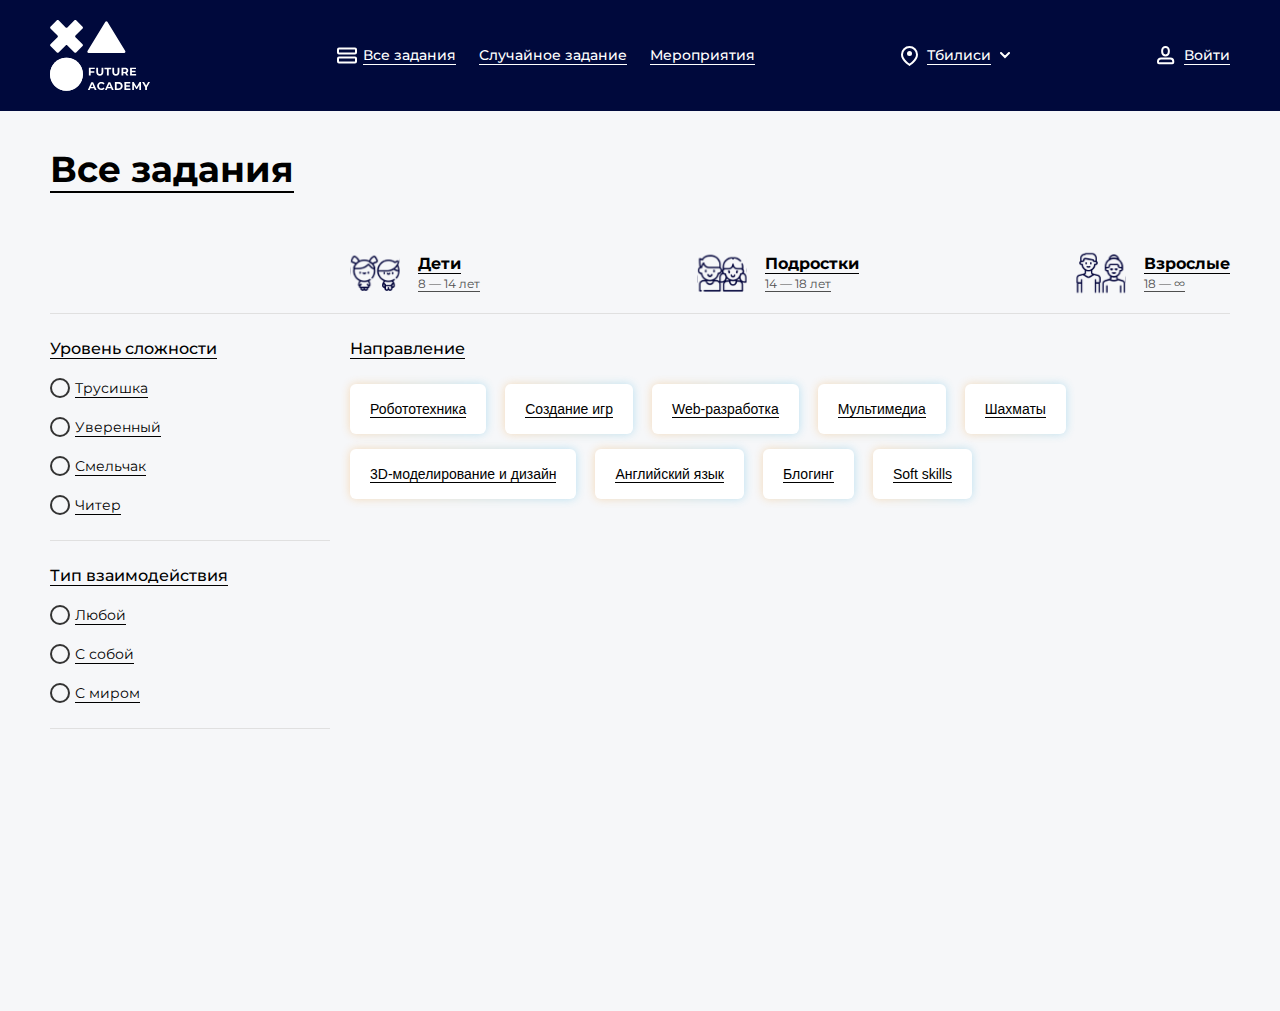
==== index.html @ 33eec4f2 "first commit" ====
<!DOCTYPE>
<html>
    <head>
        <title>Road to home</title>
        <link rel="stylesheet" href="./style.css" />
    </head>
    <body>
        <header class="header">
            <div class="wrapper">
                <div>
                    <a href="#">
                        <img src="./img/logo.svg" />
                    </a>
                </div>
    
                <ul class="header__nav">
                    <li>
                        <img src="./img/nav.svg" />
                        <a href="#" class="header__text">Все задания</a>
                    </li>
                    <li>
                        <a href="#" class="header__text">Случайное задание</a>
                    </li>
                    <li>
                        <a href="#" class="header__text">Мероприятия</a>
                    </li>
                </ul>
    
                <div class="header__city">
                    <img src="./img/pin.svg" />
                    <span class="header__text">Тбилиси</span>    
                    <img src="./img/arrow.svg" class="header__city-arrow" />
                    <div class="header__city-list">
                        <label>
                            <input type="radio" name="city" value="1" />
                            <span class="header__city-list-name">Батуми</span>
                        </label>
                        <label>
                            <input type="radio" name="city" value="2" />
                            <span class="header__city-list-name">Санкт-Петербург</span>
                        </label>
                        </label>
                        <label>
                            <input type="radio" name="city" value="3" />
                            <span class="header__city-list-name">Парыж</span>
                        </label>
                    </div>
                </div>
    
                <div class="header__entrance">
                    <img src="./img/profile.svg" />
                    <a href="#" class="header__text">Войти</a>
                </div>
            </div>
        </header>

        <div class="content">
            <div class="wrapper">
                <div class="content__header">
                    <div class="content__header-title">
                        <div class="content__header-title-text">Все задания</div>
                    </div>
                    <div class="tabs">
                        <div class="tabs__tab tab">
                            <img src="./img/tab-1.svg" />
                            <div>
                                <div class="tab__title">Дети</div>
                                <div class="tab__subtitle">8 — 14 лет</div>
                            </div>
                        </div>
    
                        <div class="tabs__tab tab">
                            <img src="./img/tab-2.svg" />
                            <div>
                                <div class="tab__title">Подростки</div>
                                <div class="tab__subtitle">14 — 18 лет</div>
                            </div>
                        </div>
    
                        <div class="tabs__tab tab">
                            <img src="./img/tab-3.svg" />
                            <div>
                                <div class="tab__title">Взрослые</div>
                                <div class="tab__subtitle">18 — ∞</div>
                            </div>
                        </div>
                    </div>
                </div>

                <div class="content__body">
                    <div class="filters">
                        <div class="filter">
                            <div class="filter__title">Уровень сложности</div>
                            <div class="filter__options">
                                <label>
                                    <input type="radio" name="level" value="1" />
                                    <span>Трусишка</span>
                                </label>
                                <label>
                                    <input type="radio" name="level" value="2" />
                                    <span>Уверенный</span>
                                </label>
                                <label>
                                    <input type="radio" name="level" value="3" />
                                    <span>Смельчак</span>
                                </label>
                                <label>
                                    <input type="radio" name="level" value="4" />
                                    <span>Читер</span>
                                </label>
                            </div>
                        </div>

                        <div class="filter">
                            <div class="filter__title">Тип взаимодействия</div>
                            <div class="filter__options">
                                <label>
                                    <input type="radio" name="interaction" value="1" />
                                    <span>Любой</span>
                                </label>
                                <label>
                                    <input type="radio" name="interaction" value="2" />
                                    <span>С собой</span>
                                </label>
                                <label>
                                    <input type="radio" name="interaction" value="3" />
                                    <span>С миром</span>
                                </label>
                            </div>
                        </div>
                    </div>
                    <div class="content__right">
                        <div class="content__right-title">Направление</div>
                        <div class="tags">
                            <div class="tag">
                                <button class="tag__btn"><span>Робототехника</span></button>
                                <div class="tag__gradient"></div>
                            </div>

                            <div class="tag">
                                <button class="tag__btn"><span>Создание игр</span></button>
                                <div class="tag__gradient"></div>
                            </div>

                            <div class="tag">
                                <button class="tag__btn"><span>Web-разработка</span></button>
                                <div class="tag__gradient"></div>
                            </div>

                            <div class="tag">
                                <button class="tag__btn"><span>Мультимедиа</span></button>
                                <div class="tag__gradient"></div>
                            </div>

                            <div class="tag">
                                <button class="tag__btn"><span>Шахматы</span></button>
                                <div class="tag__gradient"></div>
                            </div>

                            <div class="tag">
                                <button class="tag__btn"><span>3D-моделирование и дизайн</span></button>
                                <div class="tag__gradient"></div>
                            </div>

                            <div class="tag">
                                <button class="tag__btn"><span>Английский язык</span></button>
                                <div class="tag__gradient"></div>
                            </div>

                            <div class="tag">
                                <button class="tag__btn"><span>Блогинг</span></button>
                                <div class="tag__gradient"></div>
                            </div>

                            <div class="tag">
                                <button class="tag__btn"><span>Soft skills</span></button>
                                <div class="tag__gradient"></div>
                            </div>
                        </div>
                    </div>
                </div>
            </div>
        </div>
    </body>
</html>
---- style.css ----
@font-face {
    font-family: "Montserrat";
    font-style: normal;
    font-weight: 700;
    src: url(./fonts/Montserrat-Bold.ttf);
}

@font-face {
    font-family: "Montserrat";
    font-style: normal;
    font-weight: 500;
    src: url(./fonts/Montserrat-Medium.ttf);
}


@font-face {
    font-family: "Montserrat";
    font-style: normal;
    font-weight: 400;
    src: url(./fonts/Montserrat-Regular.ttf);
}

body {
    margin: 0;
    font-family: "Montserrat";
    color: #fff;
}

*, * > *, *::after, *::before  {
    box-sizing: border-box;
}

.wrapper {
    max-width: 1180px;
    margin: 0 auto;
}

.header {
    background-color: #00093C;
}

.header .wrapper {
    padding-block: 20px;
    display: flex;
    align-items: stretch;
    justify-content: space-between;
}

.header__nav {
    display: flex;
    list-style-type: none;
    margin: 0;
}

.header__nav li {
    display: flex;
    align-items: center;
    margin-right: 23px;
    position: relative;
    height: 100%;
}

.header__nav li:last-child {
    margin-right: 0;
}

.header__nav li img {
    margin-right: 6px;
}

.header__nav li::after{
    content: "";
    width: 100%;
    height: 4px;
    position: absolute;
    bottom: -20px;
    background: linear-gradient(45deg, #F7941D, #27AAE1);
    opacity: 0;
    transition: 0.3s;
}

.header__nav li:hover::after {
    opacity: 1;
}


.header__city, .header__entrance{
    display: flex;
    align-items: center;
    gap: 9px;
    cursor: pointer;
}

.header__text {
    color: #fff;
    text-decoration: none;
    border-bottom: 1px solid #fff;
    font-size: 14px;
    font-weight: 500;
}

.header__city {
    position: relative;
}
.header__city:hover .header__city-list {
    opacity: 1;
    display: block;
}

.header__city-arrow {
    transition: 0.3s;
}

.header__city:hover .header__city-arrow {
    transform: rotate(180deg);
}

.header__city-list {
    position: absolute;
    background-color: #F6F7F9;
    box-shadow: 0px 4px 16px rgba(0, 0, 0, 0.6);
    border-radius: 10px;
    top: 70px;
    color: #333333;
    width: 226px;
    padding: 20px;
    display: block;
    display: none;
    opacity: 0;
}

.header__city-list label {
    display: block;
    white-space: nowrap;
    margin-bottom: 20px;
    font-weight: 500;
    font-size: 14px;
    display: flex;
    align-items: center;
    cursor: pointer;
    position: relative;
}

.header__city-list label:last-child {
    margin-bottom: 0;
}

.header__city-list input {
    display: none;
}

.header__city-list-name {
    display: flex;
    align-items: center;
}

.header__city-list .header__city-list-name {
    position: relative;
}

.header__city-list .header__city-list-name:before {
    content: "";
    width: 20px;
    height: 20px;
    border: 2px solid #333333;
    border-radius: 50%;
    display: inline-block;
    margin-right: 10px;
}

.header__city-list .header__city-list-name:after {
    content: "";
    width: 10px;
    height: 10px;
    border-radius: 50%;
    background-color: #333333;
    position: absolute;
    left: 5px;
    opacity: 0;
}

.header__city-list input:checked ~ span::after {
    opacity: 1;
}

.content {
    background-color: #F6F7F9;
    min-height: 100%;
}

.content__header{
    display: flex;
    width: 100%;
    padding-top: 36px;
    border-bottom: 1px solid #E0E0E0;
}

.content__header-title {
    display: inline-block;
    color: #000;
    font-size: 36px;
    font-weight: 700;
    margin-bottom: 120px;
    margin-right: 56px;
}

.content__header-title-text {
    border-bottom: 2px solid #000;
    white-space: nowrap;
}

.tabs {
    display: flex;
    color: #000;
    width: 100%;
    justify-content: space-between;
    margin-top: auto;
    margin-bottom: 15px;
}

.tab {
    display: flex;
    align-items: center;
    position: relative;
    cursor: pointer;
}

.tab img {
    height: 100%;
    margin-right: 18px;
}

.tab__title {
    /* display: inline-block; */
    font-weight: 700;
    font-size: 16px;
    border-bottom: 1px solid #000;
    margin-bottom: 2px;
    width: fit-content;
}

.tab__subtitle {
    /* display: inline-block; */
    font-weight: 400;
    font-size: 12px;
    color: #4F4F4F;
    border-bottom: 1px solid currentColor;
    width: fit-content;
}

.tab::after{
    content: "";
    width: 100%;
    height: 4px;
    position: absolute;
    bottom: -15px;
    background: linear-gradient(45deg, #F7941D, #27AAE1);
    opacity: 0;
    transition: 0.3s;
}

.tab:hover::after {
    opacity: 1;
}

.content__body {
    display: flex;
}

.filters {
    min-width: 280px;
    margin-right: 20px;
}

.filter {
    margin-top: 25px;
    padding-bottom: 25px;
    color: #000;
    border-bottom: 1px solid #E0E0E0;

}

.filter__title {
    display: inline-block;
    font-weight: 500;
    font-size: 16px;
    border-bottom: 1px solid #000;
    margin-bottom: 20px;
}

.filter__options label {
    display: block;
    margin-bottom: 20px;
    font-weight: 400;
    font-size: 14px;
    cursor: pointer;
}

.filter__options label:last-child {
    margin-bottom: 0;
}

.filter__options label input {
    display: none;
}

.filter__options span {
    border-bottom: 1px solid #000;
    position: relative;
    margin-left: 25px;
    display: flex;
    width: fit-content;
    align-items: center;
}

.filter__options input:checked ~ span {
    font-weight: 500;
}
.filter__options span::before {
    content: "";
    width: 20px;
    height: 20px;
    border-radius: 50%;
    border: 2px solid #333333;
    display: block;
    position: absolute;
    left: -25px;
}

.filter__options span::after {
    content: "";
    width: 10px;
    height: 10px;
    background: linear-gradient(45deg, #F7941D, #27AAE1);
    display: block;
    border-radius: 50%;
    position: absolute;
    left: -20px;
    opacity: 0;
}

.filter__options label input:checked ~ span::before {
    border: 2px solid #F7941D;
}

.filter__options label input:checked ~ span::after {
    opacity: 1;
}

.content__right {
    margin-top: 25px;
}

.content__right-title {
    font-size: 16px;
    font-weight: 500;
    width: fit-content;
    color: #000;
    border-bottom: 1px solid #000;
}

.tags {
    margin-top: 25px;
}

.tag {
    height: 50px;
    margin: 0 15px 15px 0;
    position: relative;
    display: inline-block;
    z-index: 1;
}

.tag__btn {
    height: 100%;
    width: 100%;
    padding-inline: 20px;
    border: none;
    background-color: #fff;
    border-radius: 6px;
    cursor: pointer;
    font-size: 14px;
    font-weight: 500;
}

.tag__btn span {
    border-bottom: 1px solid #000;
}

.tag__gradient {
    background: linear-gradient(90deg, #F7941D 0%, #27AAE1 100%);
    opacity: 0.3;
    filter: blur(5px);
    position: absolute;
    width: 100%;
    height: 100%;
    left: 0;
    top: 0;
    z-index: -1;
    border-radius: 6px;
    transition: 0.3s;
}

.tag:hover .tag__gradient {
    background: linear-gradient(90deg, #F7941D 0%, #27AAE1 100%);
    opacity: 0.8;
    filter: blur(20px);
    border-radius: 6px;
}

.tag:last-child {
    margin-right: 0;
}
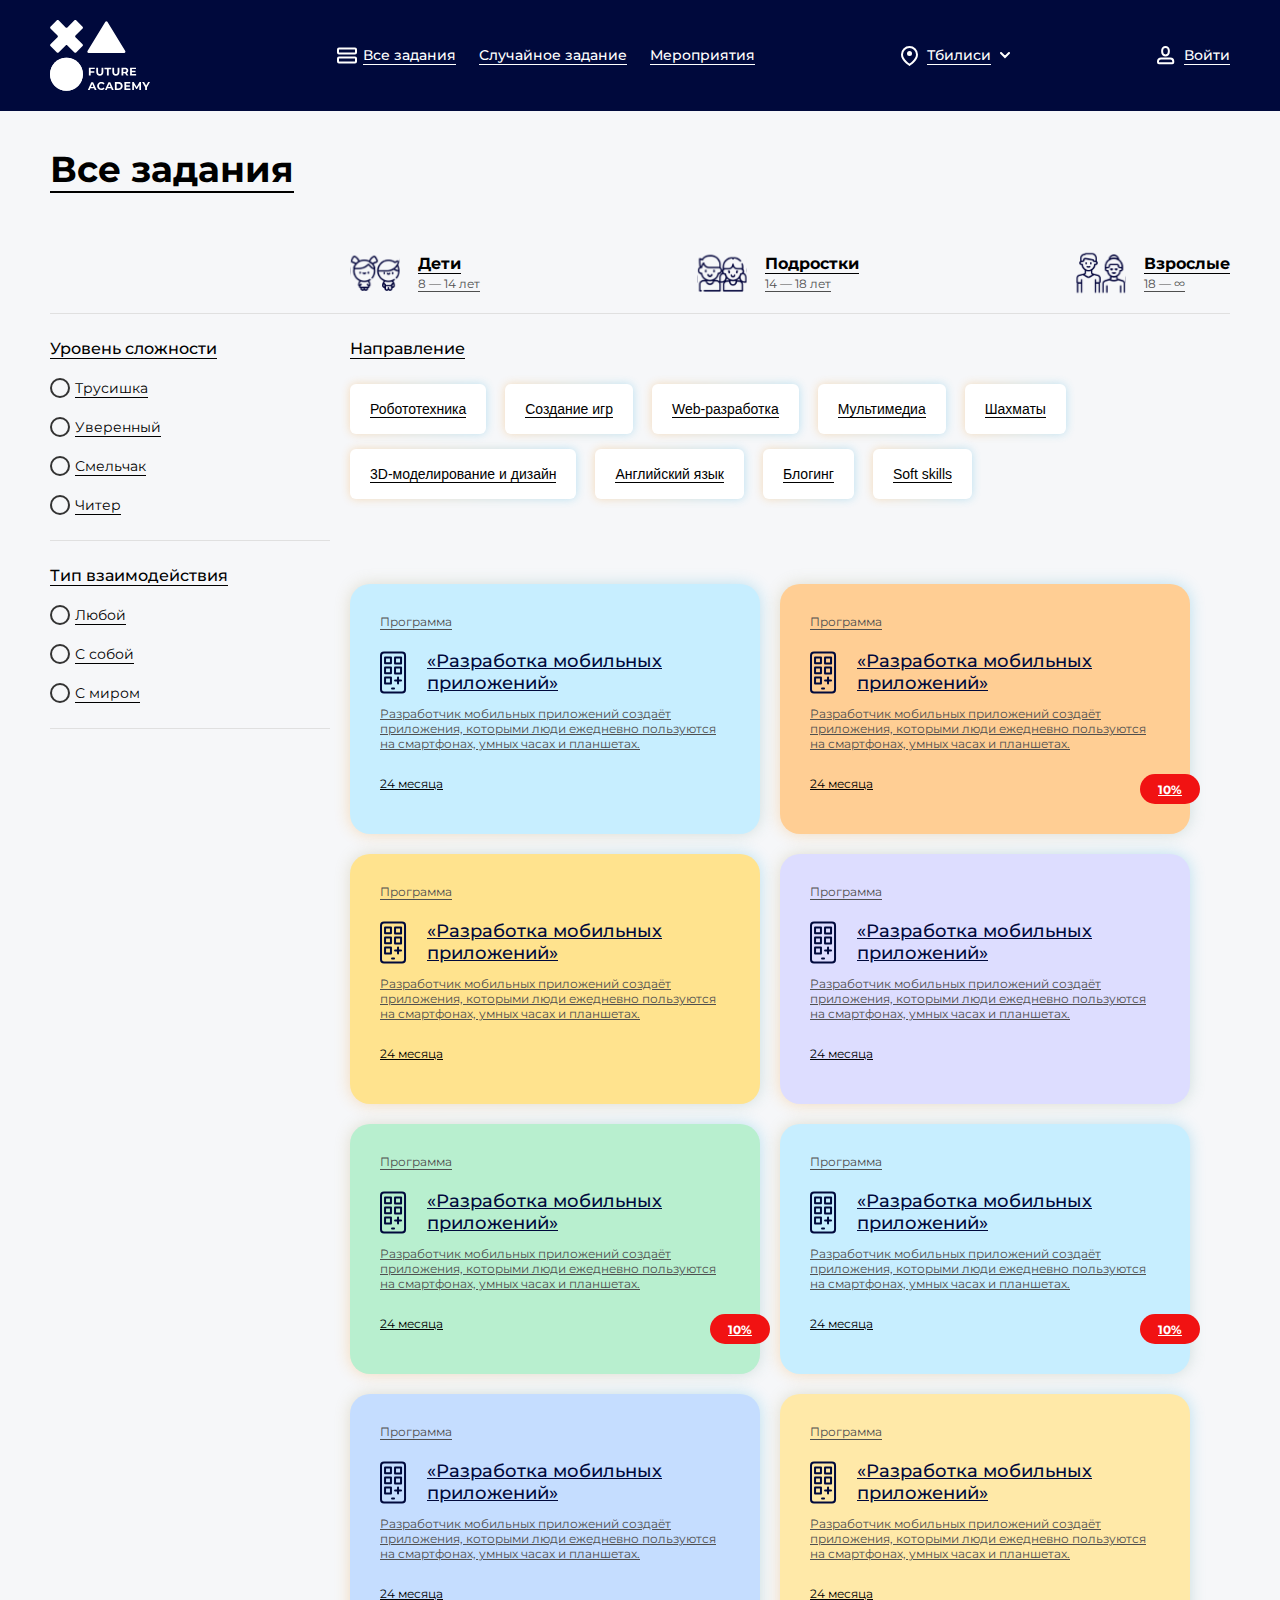
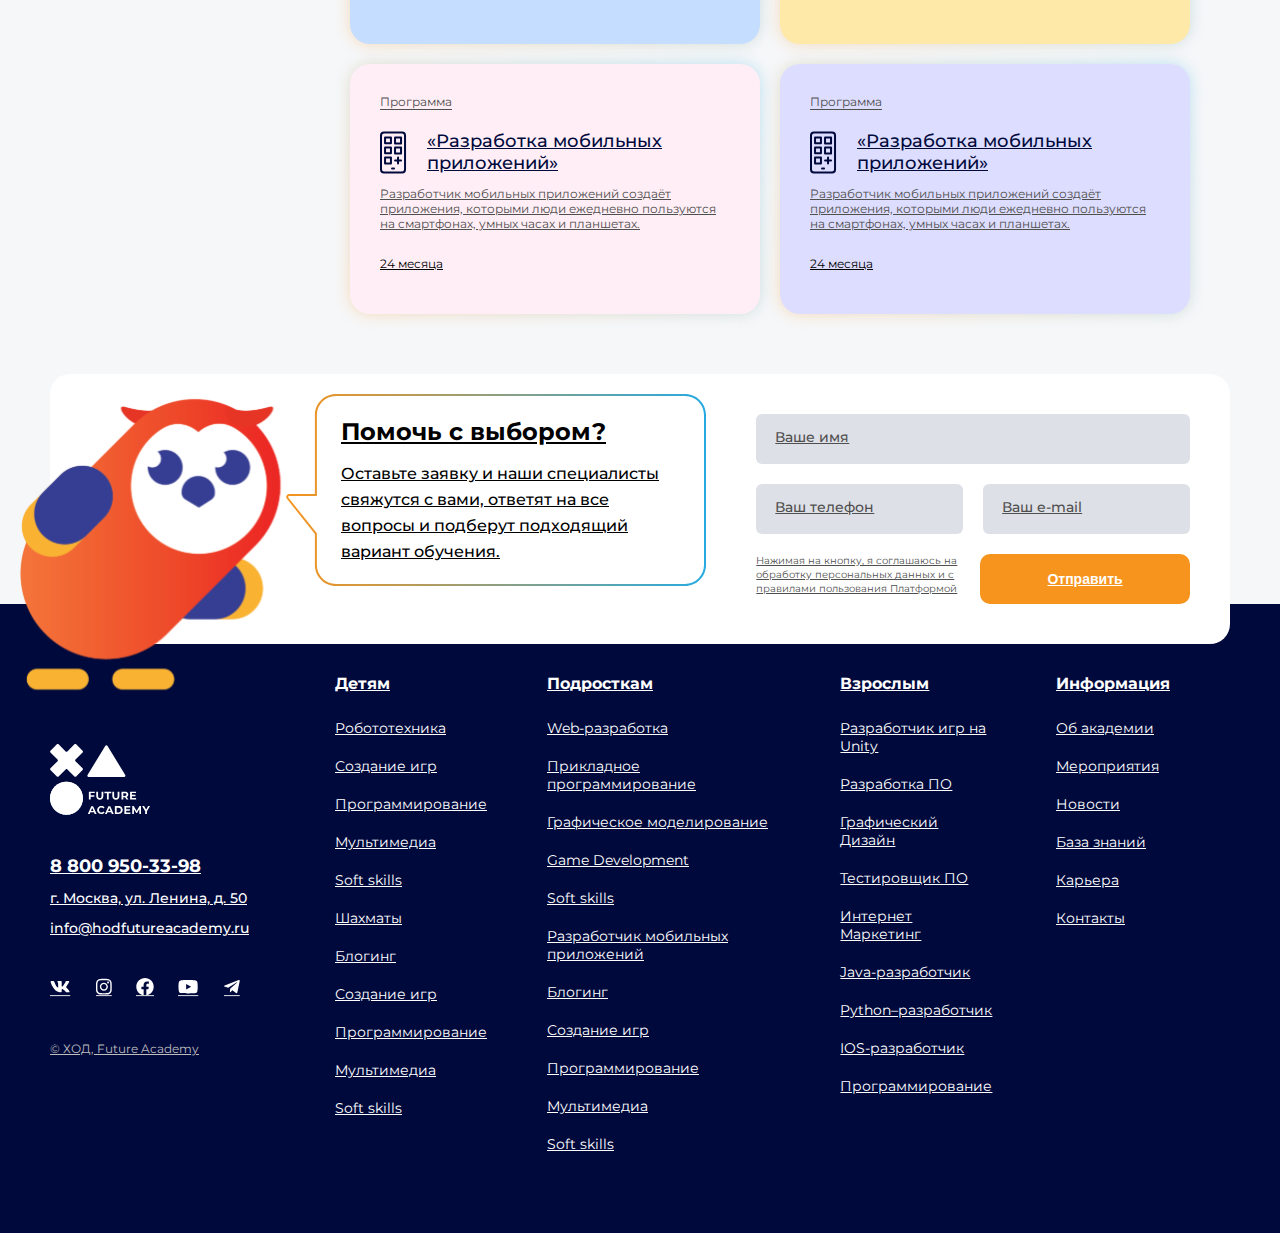
==== commit 26c207e8: "asd" ====
--- a/index.html
+++ b/index.html
@@ -131,6 +131,7 @@
                     </div>
                     <div class="content__right">
                         <div class="content__right-title">Направление</div>
+                        
                         <div class="tags">
                             <div class="tag">
                                 <button class="tag__btn"><span>Робототехника</span></button>
@@ -177,9 +178,280 @@
                                 <div class="tag__gradient"></div>
                             </div>
                         </div>
-                    </div>
+
+                        <div class="cards">
+                            <div class="card">
+                                <div class="card__content card--color-1">
+                                    <div class="card__programm">Программа</div>
+                                    <div class="card__title">
+                                        <img src="./img/programm.svg" />
+                                        <span>«Разработка мобильных приложений»</span>
+                                    </div>
+                                    <div class="card__subtitle">Разработчик мобильных приложений создаёт приложения, которыми люди ежедневно пользуются на смартфонах, умных часах и планшетах.</div>
+                                    <div class="card__duration">24 месяца</div>
+                                </div>
+                                <div class="card__bg"></div>
+                            </div>
+
+                            <div class="card card--with-discount">
+                                <div class="card__content card--color-2">
+                                    <div class="card__programm">Программа</div>
+                                    <div class="card__title">
+                                        <img src="./img/programm.svg" />
+                                        <span>«Разработка мобильных приложений»</span>
+                                    </div>
+                                    <div class="card__subtitle">Разработчик мобильных приложений создаёт приложения, которыми люди ежедневно пользуются на смартфонах, умных часах и планшетах.</div>
+                                    <div class="card__duration">24 месяца</div>
+                                </div>
+                                <div class="card__bg"></div>
+                            </div>
+
+                            <div class="card">
+                                <div class="card__content card--color-3">
+                                    <div class="card__programm">Программа</div>
+                                    <div class="card__title">
+                                        <img src="./img/programm.svg" />
+                                        <span>«Разработка мобильных приложений»</span>
+                                    </div>
+                                    <div class="card__subtitle">Разработчик мобильных приложений создаёт приложения, которыми люди ежедневно пользуются на смартфонах, умных часах и планшетах.</div>
+                                    <div class="card__duration">24 месяца</div>
+                                </div>
+                                <div class="card__bg"></div>
+                            </div>
+
+                            <div class="card">
+                                <div class="card__content card--color-4">
+                                    <div class="card__programm">Программа</div>
+                                    <div class="card__title">
+                                        <img src="./img/programm.svg" />
+                                        <span>«Разработка мобильных приложений»</span>
+                                    </div>
+                                    <div class="card__subtitle">Разработчик мобильных приложений создаёт приложения, которыми люди ежедневно пользуются на смартфонах, умных часах и планшетах.</div>
+                                    <div class="card__duration">24 месяца</div>
+                                </div>
+                                <div class="card__bg"></div>
+                            </div>
+
+                            <div class="card card--with-discount">
+                                <div class="card__content card--color-5">
+                                    <div class="card__programm">Программа</div>
+                                    <div class="card__title">
+                                        <img src="./img/programm.svg" />
+                                        <span>«Разработка мобильных приложений»</span>
+                                    </div>
+                                    <div class="card__subtitle">Разработчик мобильных приложений создаёт приложения, которыми люди ежедневно пользуются на смартфонах, умных часах и планшетах.</div>
+                                    <div class="card__duration">24 месяца</div>
+                                </div>
+                                <div class="card__bg"></div>
+                            </div>
+
+                            <div class="card card--with-discount">
+                                <div class="card__content card--color-6">
+                                    <div class="card__programm">Программа</div>
+                                    <div class="card__title">
+                                        <img src="./img/programm.svg" />
+                                        <span>«Разработка мобильных приложений»</span>
+                                    </div>
+                                    <div class="card__subtitle">Разработчик мобильных приложений создаёт приложения, которыми люди ежедневно пользуются на смартфонах, умных часах и планшетах.</div>
+                                    <div class="card__duration">24 месяца</div>
+                                </div>
+                                <div class="card__bg"></div>
+                            </div>
+
+                            <div class="card">
+                                <div class="card__content card--color-7">
+                                    <div class="card__programm">Программа</div>
+                                    <div class="card__title">
+                                        <img src="./img/programm.svg" />
+                                        <span>«Разработка мобильных приложений»</span>
+                                    </div>
+                                    <div class="card__subtitle">Разработчик мобильных приложений создаёт приложения, которыми люди ежедневно пользуются на смартфонах, умных часах и планшетах.</div>
+                                    <div class="card__duration">24 месяца</div>
+                                </div>
+                                <div class="card__bg"></div>
+                            </div>
+
+                            <div class="card">
+                                <div class="card__content card--color-8">
+                                    <div class="card__programm">Программа</div>
+                                    <div class="card__title">
+                                        <img src="./img/programm.svg" />
+                                        <span>«Разработка мобильных приложений»</span>
+                                    </div>
+                                    <div class="card__subtitle">Разработчик мобильных приложений создаёт приложения, которыми люди ежедневно пользуются на смартфонах, умных часах и планшетах.</div>
+                                    <div class="card__duration">24 месяца</div>
+                                </div>
+                                <div class="card__bg"></div>
+                            </div>
+
+                            <div class="card">
+                                <div class="card__content card--color-9">
+                                    <div class="card__programm">Программа</div>
+                                    <div class="card__title">
+                                        <img src="./img/programm.svg" />
+                                        <span>«Разработка мобильных приложений»</span>
+                                    </div>
+                                    <div class="card__subtitle">Разработчик мобильных приложений создаёт приложения, которыми люди ежедневно пользуются на смартфонах, умных часах и планшетах.</div>
+                                    <div class="card__duration">24 месяца</div>
+                                </div>
+                                <div class="card__bg"></div>
+                            </div>
+
+                            <div class="card">
+                                <div class="card__content card--color-4">
+                                    <div class="card__programm">Программа</div>
+                                    <div class="card__title">
+                                        <img src="./img/programm.svg" />
+                                        <span>«Разработка мобильных приложений»</span>
+                                    </div>
+                                    <div class="card__subtitle">Разработчик мобильных приложений создаёт приложения, которыми люди ежедневно пользуются на смартфонах, умных часах и планшетах.</div>
+                                    <div class="card__duration">24 месяца</div>
+                                </div>
+                                <div class="card__bg"></div>
+                            </div>
+                        </div>
+                    </div>
+                </div>
+
+                <div class="request">
+                    <div class="request__owl">
+                        <img src="./img/owl.svg" class="request__owl-img" />
+                        <div class="request__frame">
+                            <div class="request__frame-text">
+                                <div class="request__frame-title">Помочь с выбором?</div>
+                                <div class="request__frame-subtitle">Оставьте заявку и наши специалисты свяжутся с вами, ответят на все вопросы и подберут подходящий вариант обучения.</div>
+                            </div>
+                            <img src="./img/frame.svg" class="request__owl-frame" />
+                        </div>
+                    </div>
+                    <form class="form">
+                        <div class="form__input">
+                            <input class="input" placeholder=" "/>
+                            <div class="placeholder">Ваше имя</div>
+                        </div>
+
+                        <div class="form__row">
+                            <div class="form__input">
+                                <input class="input" type="tel" placeholder=" "/>
+                                <div class="placeholder">Ваш телефон</div>
+                            </div>
+                            <div class="form__input">
+                                <input type="email" class="input" placeholder=" "/>
+                                <div class="placeholder">Ваш e-mail</div>
+                            </div>
+                        </div>
+
+                        <div class="form__footer">
+                            <div class="form__agree">
+                                Нажимая на кнопку, я соглашаюсь на обработку персональных данных и с правилами пользования Платформой
+                            </div>
+                            <input type="submit" value="Отправить" class="form__submit" />
+                        </div>
+                    </form>
+                    <!-- <div class="request__bg"></div> -->
                 </div>
             </div>
         </div>
+
+        <footer class="footer">
+            <div class="wrapper">
+                <div class="footer__first-column">
+                    <div>
+                        <a href="#">
+                            <img src="./img/logo.svg" />
+                        </a>
+                    </div>
+                    
+                    <div class="footer__contacts">
+                        <a href="tel:88009503398" class="footer__phone">8 800 950-33-98</a>
+                        <div class="footer__address">г. Москва, ул. Ленина, д. 50</div>
+                        <a class="footer__email" href="mailto:info@hodfutureacademy.ru">info@hodfutureacademy.ru</a>
+                    </div>
+    
+                    <div class="footer__soc">
+                        <a href="#">
+                            <img src="./img/vk.svg" />
+                        </a>
+                        <a href="#">
+                            <img src="./img/insta.svg" />
+                        </a>
+                        <a href="#">
+                            <img src="./img/facebook.svg" />
+                        </a>
+                        <a href="#">
+                            <img src="./img/youtube.svg" />
+                        </a>
+                        <a href="#">
+                            <img src="./img/tg.svg" />
+                        </a>
+                    </div>
+    
+                    <div class="footer__copywright">
+                        © ХОД, Future Academy
+                    </div>
+                </div>
+
+                <div class="footer__column">
+                    <div class="footer__column-title">Детям</div>
+                    <div class="footer__column-menu">
+                        <a href="#">Робототехника</a>
+                        <a href="#">Создание игр</a>
+                        <a href="#">Программирование</a>
+                        <a href="#">Мультимедиа</a>
+                        <a href="#">Soft skills</a>
+                        <a href="#">Шахматы</a>
+                        <a href="#">Блогинг</a>
+                        <a href="#">Создание игр</a>
+                        <a href="#">Программирование</a>
+                        <a href="#">Мультимедиа</a>
+                        <a href="#">Soft skills</a>
+                    </div>
+                </div>
+
+                <div class="footer__column">
+                    <div class="footer__column-title">Подросткам</div>
+                    <div class="footer__column-menu">
+                        <a href="#">Web-разработка</a>
+                        <a href="#">Прикладное программирование</a>
+                        <a href="#">Графическое моделирование</a>
+                        <a href="#">Game Development</a>
+                        <a href="#">Soft skills</a>
+                        <a href="#">Разработчик мобильных приложений</a>
+                        <a href="#">Блогинг</a>
+                        <a href="#">Создание игр</a>
+                        <a href="#">Программирование</a>
+                        <a href="#">Мультимедиа</a>
+                        <a href="#">Soft skills</a>
+                    </div>
+                </div>
+
+                <div class="footer__column">
+                    <div class="footer__column-title">Взрослым</div>
+                    <div class="footer__column-menu">
+                        <a href="#">Разработчик игр на Unity</a>
+                        <a href="#">Разработка ПО</a>
+                        <a href="#">Графический Дизайн</a>
+                        <a href="#">Тестировщик ПО</a>
+                        <a href="#">Интернет Маркетинг</a>
+                        <a href="#">Java-разработчик</a>
+                        <a href="#">Python–разработчик</a>
+                        <a href="#">IOS-разработчик</a>
+                        <a href="#">Программирование</a>
+                    </div>
+                </div>
+
+                <div class="footer__column">
+                    <div class="footer__column-title">Информация</div>
+                    <div class="footer__column-menu">
+                        <a href="#">Об академии</a>
+                        <a href="#">Мероприятия</a>
+                        <a href="#">Новости</a>
+                        <a href="#">База знаний</a>
+                        <a href="#">Карьера</a>
+                        <a href="#">Контакты</a>
+                    </div>
+                </div>
+            </div>
+        </footer>
     </body>
 </html>--- a/style.css
+++ b/style.css
@@ -361,6 +361,7 @@
 
 .tags {
     margin-top: 25px;
+    margin-bottom: 70px;
 }
 
 .tag {
@@ -410,4 +411,339 @@
 
 .tag:last-child {
     margin-right: 0;
+}
+.cards {
+    display: flex;
+    flex-wrap: wrap;
+    cursor: pointer;
+}
+
+.card {
+    position: relative;
+    width: 410px;
+    height: 250px;
+    z-index: 1;
+    margin: 0 20px 20px 0;
+}
+
+.card__content {
+    width: 100%;
+    height: 100%;
+    padding: 30px;
+    border-radius: 20px;
+}
+
+.card__programm {
+    color: #4F4F4F;
+    font-size: 12px;
+    font-weight: 400;
+    border-bottom: 1px solid currentColor;
+    width: fit-content;
+    margin-bottom: 20px;
+}
+
+.card__title {
+    color: #00093C;
+    font-weight: 500;
+    font-size: 18px;
+    margin-bottom: 12px;
+    display: flex;
+    align-items: center;
+}
+
+.card__title img {
+    margin-right: 20px;
+}
+
+.card__title span {
+    text-decoration: underline;
+}
+
+.card__subtitle {
+    color: #4F4F4F;
+    font-size: 12px;
+    font-weight: 400;
+    width: fit-content;
+    text-decoration: underline;
+    margin-bottom: 25px;
+}
+
+.card__duration {
+    color: #000000;
+    font-size: 12px;
+    font-weight: 400;
+    text-decoration: underline;
+}
+
+.card:hover .card__bg {
+    background: linear-gradient(90deg, #F7941D 0%, #27AAE1 100%);
+    filter: blur(20px);
+    top: 5px;
+    left: 5px;
+}
+
+.card__bg {
+    position: absolute;
+    width: 100%;
+    height: 100%;
+    background: linear-gradient(45deg, #F7941D, #27AAE1);
+    opacity: 0.3;
+    filter: blur(8px);
+    border-radius: 20px;
+    left: 0;
+    top: 0;
+    z-index: -1;
+    transition: .3s;
+}
+
+.card--with-discount::after {
+    content: "10%";
+    background-color: #F11212;
+    color: #fff;
+    text-decoration: underline;
+    border-radius: 20px;
+    width: 60px;
+    height: 30px;
+    display: flex;
+    align-items: center;
+    justify-content: center;
+    position: absolute;
+    right: -10px;
+    bottom: 30px;
+    font-weight: 700;
+    font-size: 12px;
+}
+
+
+
+
+.card--color-1 {
+    background-color: #C7EEFF;
+}
+.card--color-2 {
+    background-color: #FFCE94;
+}
+.card--color-3 {
+    background-color: #FFE38E;
+}
+.card--color-4 {
+    background-color: #DDDDFF;
+}
+.card--color-5 {
+    background-color: #B8EFCF;
+}
+.card--color-6 {
+    background-color: #C7EEFF;
+}
+.card--color-7 {
+    background-color: #C5DDFF;
+}
+.card--color-8 {
+    background-color: #FFE9A8;
+}
+.card--color-9 {
+    background-color: #FFEEF6;
+}
+
+.footer {
+    background-color: #00093C;
+    padding-block: 70px;
+}
+
+.footer .wrapper {
+    display: flex;
+}
+
+.footer__first-column {
+    padding-top: 70px;
+    display: flex;
+    flex-direction: column;
+    gap: 40px;
+    margin-right: 86px;
+}
+
+.footer__phone {
+    font-weight: 700;
+    font-size: 18px;
+    color: #fff;
+}
+
+.footer__address, .footer__email {
+    font-size: 14px;
+    font-weight: 500;
+    color: #fff;
+    text-decoration: underline;
+}
+
+.footer__contacts {
+    display: flex;
+    flex-direction: column;
+    gap: 12px;
+}
+
+.footer__soc a:not(:last-child) {
+    margin-right: 20px;
+    text-decoration: none;
+}
+
+.footer__copywright{
+    color: #BDBDBD;
+    font-size: 12px;
+    font-weight: 400;
+    text-decoration: underline;
+}
+
+.footer__column {
+    margin-right: 60px;
+}
+
+.footer__column-title {
+    font-weight: 700;
+    font-size: 16px;
+    text-decoration: underline;
+    margin-bottom: 16px;
+}
+
+.footer__column-menu a {
+    font-weight: 400;
+    font-size: 14px;
+    display: flex;
+    flex-direction: column;
+    color: #fff;
+    padding-block: 10px;
+}
+
+.request {
+    width: 100%;
+    height: 270px;
+    background-color: #fff;
+    border-radius: 20px;
+    padding: 40px;
+    position: relative;
+    bottom: -40px;
+    z-index: 1;
+    display: flex;
+}
+
+.request__bg {
+    width: 100%;
+    height: 100%;
+    position: absolute;
+    left: 0;
+    top: 0;
+    background: linear-gradient(90deg, #F7941D 0%, #27AAE1 100%);
+    opacity: 0.3;
+    filter: blur(8px);
+    border-radius: 20px;
+    z-index: -1;
+}
+
+.form {
+    width: 440px;
+    margin-left: auto;
+}
+
+.input {
+    background-color: #DEE0E7;
+    border-radius: 6px;
+    border: none;
+    width: 100%;
+    height: 100%;
+    padding-inline: 20px;
+}
+
+.form__input {
+    position: relative;
+    width: 100%;
+    height: 50px;
+}
+
+input:placeholder-shown ~ .placeholder {
+    opacity: 1;
+}
+
+.placeholder {
+    color: #4F4F4F;
+    font-size: 14px;
+    font-weight: 400;
+    text-decoration: underline;
+    position: absolute;
+    left: 19px;
+    top: 14px;
+    font-weight: 500;
+    transition: 0.2s;
+    opacity: 0;
+}
+
+.form__row, .form__footer {
+    display: flex;
+    justify-content: space-between;
+    gap: 20px;
+    margin-top: 20px;
+}
+
+.form__agree {
+    color: #4F4F4F;
+    line-height: 14px;
+    font-size: 10px;
+    text-decoration: underline;
+}
+
+.form__submit {
+    min-width: 210px;
+    height: 50px;
+    background-color: #F7941D;
+    font-size: 14px;
+    font-weight: 700;
+    line-height: 26px;
+    text-decoration: underline;
+    border: none;
+    border-radius: 10px;
+    color: #fff;
+    cursor: pointer;
+}
+
+.request__owl {
+    display: flex;
+    position: relative;
+    left: -80px;
+    bottom: 20px;
+}
+
+.request__frame-text {
+    color: #000;
+    max-width: 400px;
+    padding-left: 55px;
+    padding-top: 23px;
+}
+
+.request__frame-title {
+    margin-bottom: 15px;
+    font-weight: 700;
+    font-size: 24px;
+    text-decoration: underline;
+}
+
+.request__frame-subtitle {
+    font-weight: 500;
+    font-size: 16px;
+    line-height: 26px;
+    text-decoration: underline;
+}
+
+
+.request__frame {
+    position: relative;
+}
+
+.request__owl-frame {
+    position: absolute;
+    left: 0;
+    top: 0;
+    z-index: -1;
+}
+
+.request__owl-img {
+    width: 276px;
+    height: 311px;
 }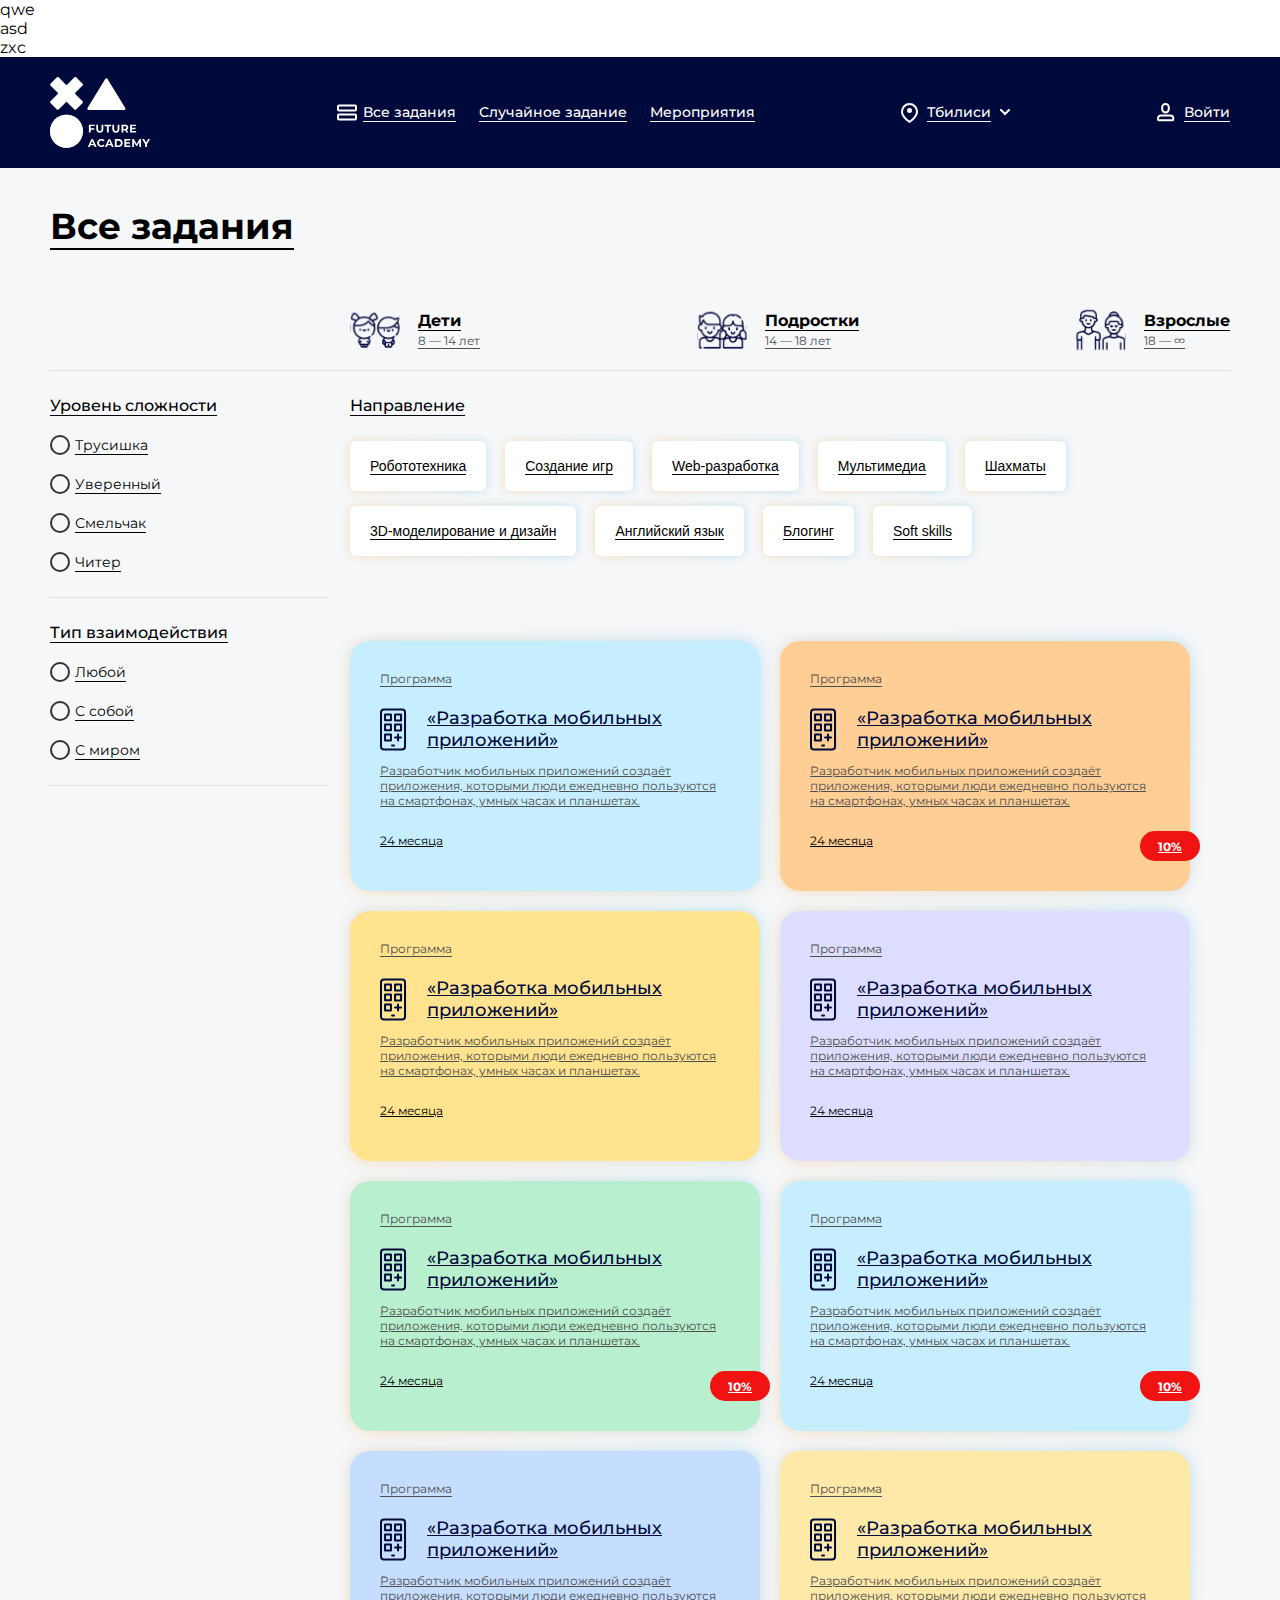
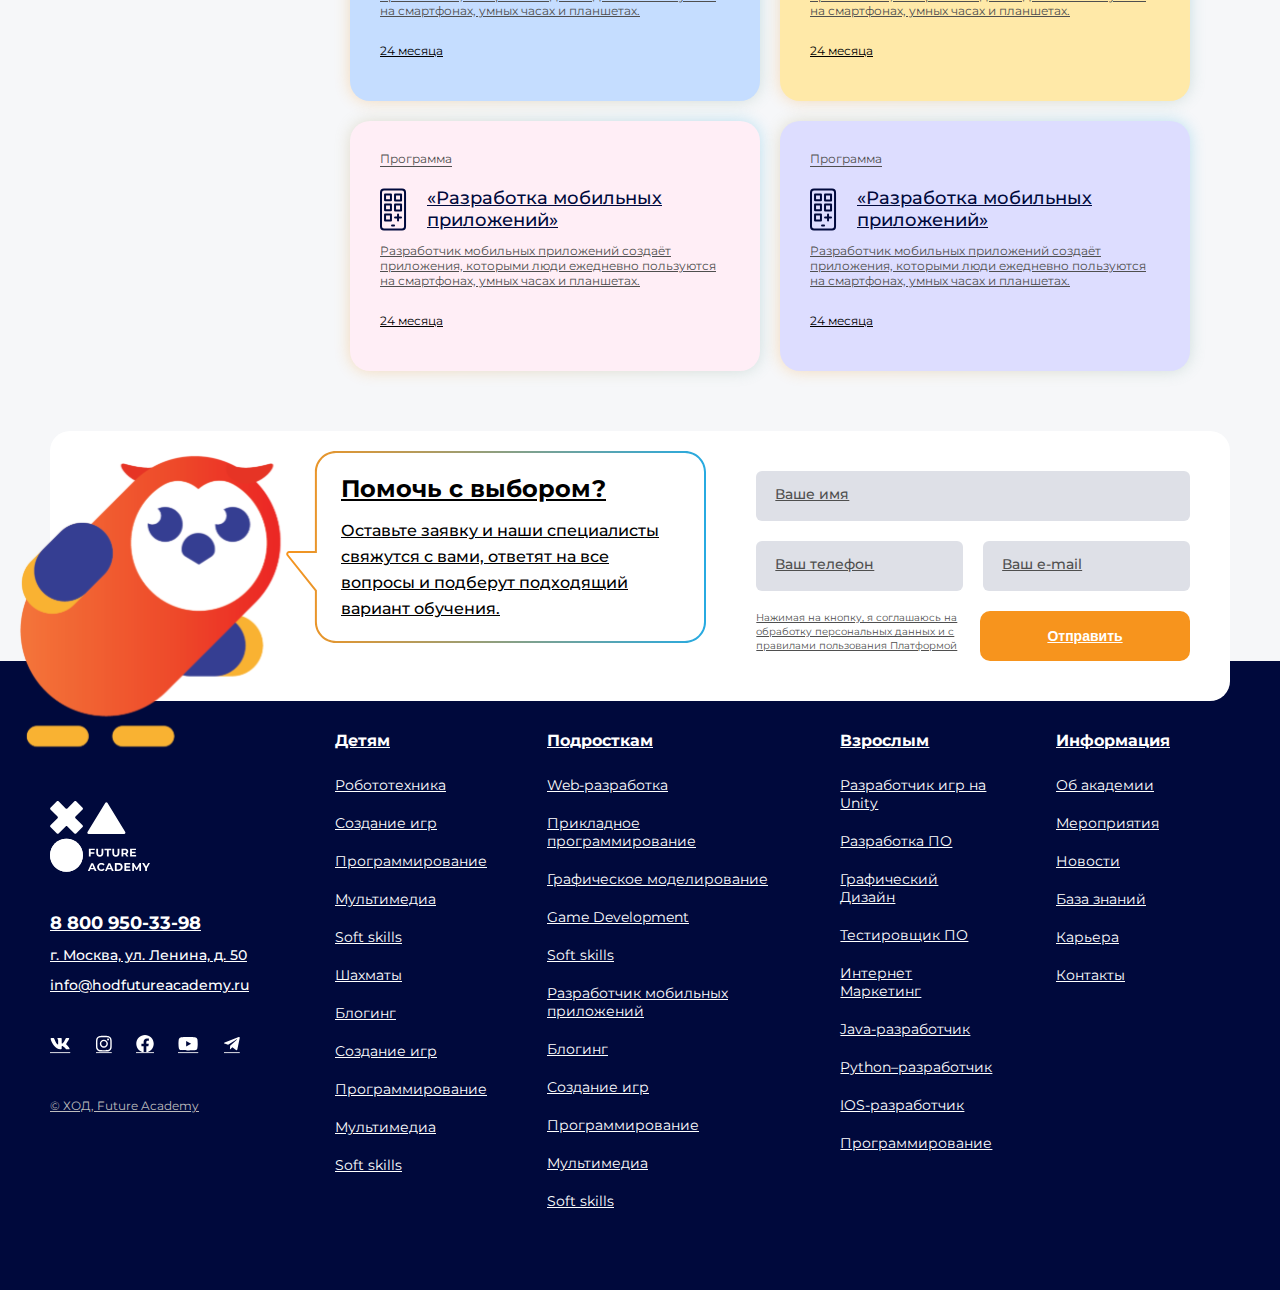
==== commit 8617b947: "test" ====
--- a/index.html
+++ b/index.html
@@ -5,6 +5,11 @@
         <link rel="stylesheet" href="./style.css" />
     </head>
     <body>
+        <div style="color: #000; background-color: red; display: inline;">
+            <div style="width: 50px">qwe</div>
+            <div>asd</div>
+            <div>zxc</div>
+        </div>
         <header class="header">
             <div class="wrapper">
                 <div>
